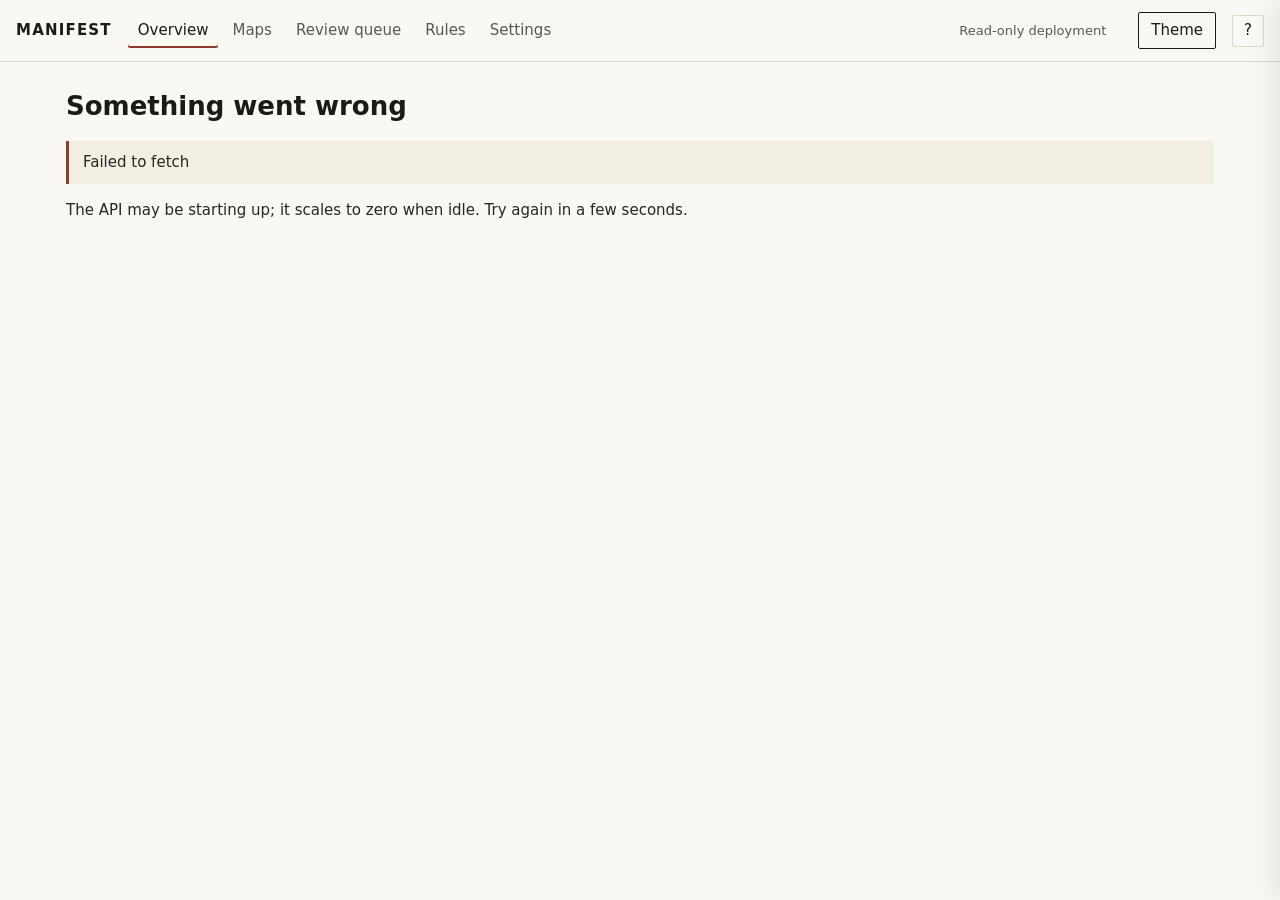
==== console/index.html @ 70f7c531 "MANIFEST 1.0.0: console, DITA online help with CSH, developer docs, PR check, site - console/: six s" ====
<!doctype html>
<html lang="en">
<head>
<meta charset="utf-8">
<meta name="viewport" content="width=device-width,initial-scale=1">
<title>MANIFEST console</title>
<meta name="description" content="Run DITA-to-MyST migrations, read their proof, and decide the agent's proposed rules.">
<link rel="stylesheet" href="app.css">
<script src="config.js"></script>
</head>
<body>
<a class="skip" href="#main">Skip to content</a>
<header class="top">
  <a class="brand" href="#/overview">MANIFEST</a>
  <nav class="main" aria-label="Screens">
    <a href="#/overview">Overview</a>
    <a href="#/maps">Maps</a>
    <a href="#/review">Review queue</a>
    <a href="#/rules">Rules</a>
    <a href="#/settings">Settings</a>
  </nav>
  <span class="spacer"></span>
  <span id="who" class="meta" aria-live="polite"></span>
  <div id="signin" data-help-id="sign-in"></div>
  <button class="btn" id="theme" type="button" aria-label="Switch light or dark theme">Theme</button>
  <button class="icon-btn" id="help-btn" type="button" aria-label="Help for this screen (shortcut: ?)" aria-controls="help" aria-expanded="false">?</button>
</header>
<main id="main" tabindex="-1"><p class="meta">Loading…</p></main>
<aside class="help" id="help" aria-label="Help" aria-hidden="true">
  <div class="panel-head"><h2 id="help-title">Help</h2><button class="icon-btn" id="help-close" type="button" aria-label="Close help">×</button></div>
  <p id="help-short"></p>
  <ol id="help-steps"></ol>
  <div id="help-related" class="links"></div>
  <p class="links"><a id="help-open" target="_blank" rel="noopener">Open in the help center</a>
    <a id="help-browse" target="_blank" rel="noopener">Browse the doc set</a></p>
</aside>
<script src="app.js"></script>
</body>
</html>
---- console/app.css ----
/* MANIFEST console. Siddharth Rao's design tokens only (handoff §5): paper, ink, one stamp accent. */
@font-face{font-family:'IBM Plex Sans';src:url(assets/fonts/IBMPlexSans.woff2) format('woff2');font-weight:100 700;font-display:swap}
@font-face{font-family:'Courier Prime';src:url(assets/fonts/CourierPrime.woff2) format('woff2');font-display:swap}
@font-face{font-family:'Caveat';src:url(assets/fonts/Caveat.woff2) format('woff2');font-display:swap}
:root{--paper:#FAF8F3;--paper-deep:#F2EEE4;--paper-hover:#EFE9DC;--ink:#1C1A17;--ink-body:#29251F;--ink-soft:#5C5650;
--stamp:#8C3D2E;--stamp-soft:#B06650;--stamp-tint:#C9A98F;--rule:#DDD6CB;--radius:2px;--band-bg:#1C1A17;--band-fg:#FAF8F3;
--f-scan:'IBM Plex Sans',system-ui,sans-serif;--f-type:'Courier Prime',ui-monospace,monospace;--f-script:'Caveat',cursive}
@media (prefers-color-scheme:dark){:root:not([data-theme=light]){--paper:#1C1A17;--paper-deep:#24211D;--paper-hover:#2C2824;
--ink:#FAF8F3;--ink-body:#EDE8DF;--ink-soft:#B8B0A5;--stamp:#B06650;--rule:rgba(250,248,243,.12);--band-bg:#24211D}}
:root[data-theme=dark]{--paper:#1C1A17;--paper-deep:#24211D;--paper-hover:#2C2824;--ink:#FAF8F3;--ink-body:#EDE8DF;
--ink-soft:#B8B0A5;--stamp:#B06650;--rule:rgba(250,248,243,.12);--band-bg:#24211D}
*{box-sizing:border-box}html,body{margin:0}body{background:var(--paper);color:var(--ink-body);font:15px/1.55 var(--f-scan)}
a{color:var(--ink);text-decoration-color:var(--stamp-tint)}
:focus-visible{outline:2px solid var(--stamp);outline-offset:2px}
.skip{position:absolute;left:-999px}.skip:focus{left:16px;top:8px;background:var(--paper);padding:6px 10px;z-index:9}
header.top{display:flex;align-items:center;gap:16px;padding:12px 16px;border-bottom:1px solid var(--rule);flex-wrap:wrap}
.brand{font-weight:700;letter-spacing:.08em;color:var(--ink);text-decoration:none}
nav.main{display:flex;gap:4px;flex-wrap:wrap}
nav.main a{padding:6px 10px;text-decoration:none;color:var(--ink-soft);border-radius:var(--radius)}
nav.main a[aria-current=page]{color:var(--ink);box-shadow:inset 0 -2px 0 var(--stamp)}
nav.main a:hover{background:var(--paper-hover)}
.spacer{flex:1}
.btn{font:inherit;border:1px solid var(--ink);background:transparent;color:var(--ink);padding:6px 12px;border-radius:var(--radius);cursor:pointer}
.btn:hover{background:var(--paper-hover)}.btn-fill{background:var(--ink);color:var(--paper)}.btn-fill:hover{background:var(--stamp);border-color:var(--stamp)}
.btn-stamp{border-color:var(--stamp);color:var(--stamp)}.btn[disabled]{opacity:.45;cursor:not-allowed}
.icon-btn{font:inherit;width:32px;height:32px;border:1px solid var(--rule);background:transparent;color:var(--ink);border-radius:var(--radius);cursor:pointer}
main{max-width:1180px;margin:0 auto;padding:24px 16px 80px}
h1{font-size:26px;color:var(--ink);margin:0 0 4px;display:flex;align-items:center;gap:10px}h2{font-size:17px;color:var(--ink);margin:32px 0 10px}
.meta{color:var(--ink-soft);font-size:13px}.mono,code,pre{font-family:var(--f-type)}
.band{display:grid;grid-template-columns:repeat(auto-fit,minmax(150px,1fr));gap:1px;background:var(--band-bg);color:var(--band-fg);border-radius:var(--radius);margin:20px 0;overflow:hidden}
.band div{background:var(--band-bg);padding:14px 16px}.band b{display:block;font-size:24px;font-weight:600}.band span{font-size:12px;color:var(--stamp-tint)}
.band small{display:block;font-size:11px;color:var(--stamp-tint);margin-top:2px}
.table-wrap{overflow-x:auto}
table{width:100%;border-collapse:collapse;font-size:14px}caption{text-align:left;color:var(--ink-soft);font-size:13px;padding-bottom:8px}
th{background:var(--paper-deep);text-align:left;font-weight:600;color:var(--ink)}th,td{padding:8px 10px;border-bottom:1px solid var(--rule);vertical-align:top}
tbody tr:hover{background:var(--paper-hover)}tr.clickable{cursor:pointer}
.st{white-space:nowrap;font-weight:600}.st.pass,.st.met,.st.succeeded{color:var(--ink)}.st.fail,.st.failed,.st.missed{color:var(--stamp)}
.st.review span,.st.fixed span,.st.queued span,.st.running span,.st.proposed span{outline:1px solid var(--stamp-tint);padding:0 6px;border-radius:var(--radius)}
.st.fixed span{outline-style:dashed}
.cards{display:grid;grid-template-columns:repeat(auto-fit,minmax(280px,1fr));gap:1px;background:var(--rule);border:1px solid var(--rule)}
.card{background:var(--paper);padding:16px}.card h3{margin:0 0 6px;font-size:15px;color:var(--ink)}
.notice{border-left:3px solid var(--stamp-tint);background:var(--paper-deep);padding:10px 14px;margin:14px 0}
.notice.err{border-color:var(--stamp)}
.filters{display:flex;gap:8px;flex-wrap:wrap;margin:8px 0}.filters button[aria-pressed=true]{background:var(--ink);color:var(--paper)}
.split{display:grid;grid-template-columns:1fr 1fr;gap:12px}@media (max-width:800px){.split{grid-template-columns:1fr}}
pre.src{background:var(--paper-deep);border:1px solid var(--rule);padding:12px;max-height:420px;overflow:auto;font-size:12.5px;white-space:pre-wrap;margin:0}
.panel-head{display:flex;align-items:center;justify-content:space-between;gap:8px}
details{border-top:1px solid var(--rule);padding:8px 0}summary{cursor:pointer;font-weight:600;color:var(--ink)}
.sig{font-family:var(--f-script);font-size:22px;color:var(--ink-soft)}
select,input,textarea{font:inherit;background:var(--paper);color:var(--ink);border:1px solid var(--rule);border-radius:var(--radius);padding:5px 8px}
/* help panel */
aside.help{position:fixed;top:0;right:0;height:100%;width:min(420px,100%);background:var(--paper);border-left:1px solid var(--rule);
box-shadow:-8px 0 24px rgba(0,0,0,.08);padding:20px;overflow:auto;transform:translateX(100%);transition:transform .2s;z-index:20}
aside.help.open{transform:none}aside.help h2{margin-top:0}aside.help ol{padding-left:20px}
aside.help .links a{display:block;margin:6px 0}
@media (prefers-reduced-motion:reduce){aside.help{transition:none}}
.hidden{display:none!important}
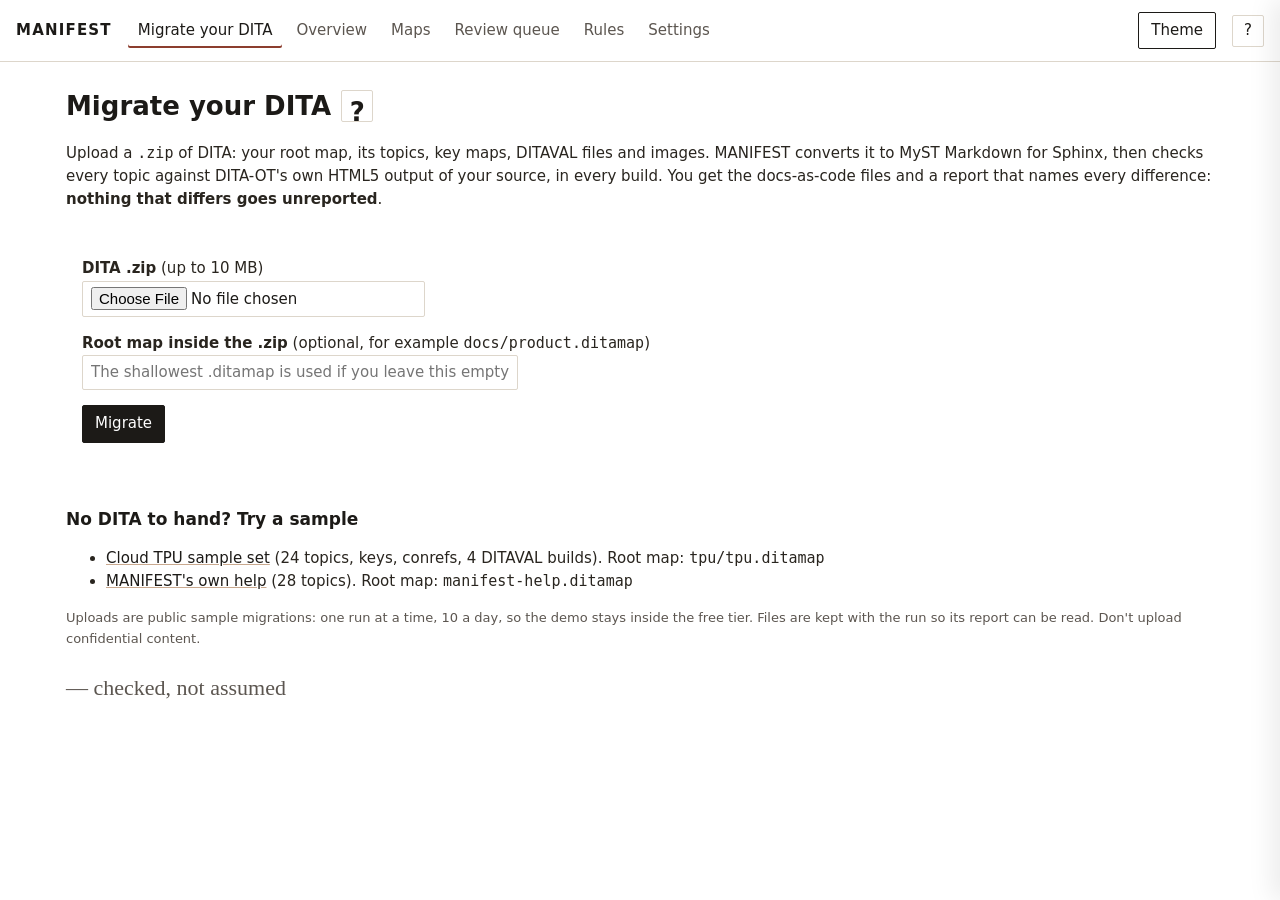
==== commit f85dcc3d: "Migrate your own DITA: upload a .zip, get MyST files and the report back (1.1.0) - POST /api/uploads" ====
--- a/console/index.html
+++ b/console/index.html
@@ -11,8 +11,9 @@
 <body>
 <a class="skip" href="#main">Skip to content</a>
 <header class="top">
-  <a class="brand" href="#/overview">MANIFEST</a>
+  <a class="brand" href="#/migrate">MANIFEST</a>
   <nav class="main" aria-label="Screens">
+    <a href="#/migrate">Migrate your DITA</a>
     <a href="#/overview">Overview</a>
     <a href="#/maps">Maps</a>
     <a href="#/review">Review queue</a>
--- a/console/app.css
+++ b/console/app.css
@@ -2,7 +2,7 @@
 @font-face{font-family:'IBM Plex Sans';src:url(assets/fonts/IBMPlexSans.woff2) format('woff2');font-weight:100 700;font-display:swap}
 @font-face{font-family:'Courier Prime';src:url(assets/fonts/CourierPrime.woff2) format('woff2');font-display:swap}
 @font-face{font-family:'Caveat';src:url(assets/fonts/Caveat.woff2) format('woff2');font-display:swap}
-:root{--paper:#FAF8F3;--paper-deep:#F2EEE4;--paper-hover:#EFE9DC;--ink:#1C1A17;--ink-body:#29251F;--ink-soft:#5C5650;
+:root{--paper:#FFFFFF;--paper-deep:#F2EEE4;--paper-hover:#EFE9DC;--ink:#1C1A17;--ink-body:#29251F;--ink-soft:#5C5650;
 --stamp:#8C3D2E;--stamp-soft:#B06650;--stamp-tint:#C9A98F;--rule:#DDD6CB;--radius:2px;--band-bg:#1C1A17;--band-fg:#FAF8F3;
 --f-scan:'IBM Plex Sans',system-ui,sans-serif;--f-type:'Courier Prime',ui-monospace,monospace;--f-script:'Caveat',cursive}
 @media (prefers-color-scheme:dark){:root:not([data-theme=light]){--paper:#1C1A17;--paper-deep:#24211D;--paper-hover:#2C2824;
@@ -55,3 +55,5 @@
 aside.help .links a{display:block;margin:6px 0}
 @media (prefers-reduced-motion:reduce){aside.help{transition:none}}
 .hidden{display:none!important}
+ol.progress{display:flex;flex-wrap:wrap;gap:6px;list-style:none;padding:0}ol.progress li{border:1px solid var(--rule);padding:4px 10px;border-radius:var(--radius);color:var(--ink-soft)}
+ol.progress li.done{color:var(--ink);border-color:var(--ink)}ol.progress li.now{color:var(--paper);background:var(--stamp);border-color:var(--stamp)}
